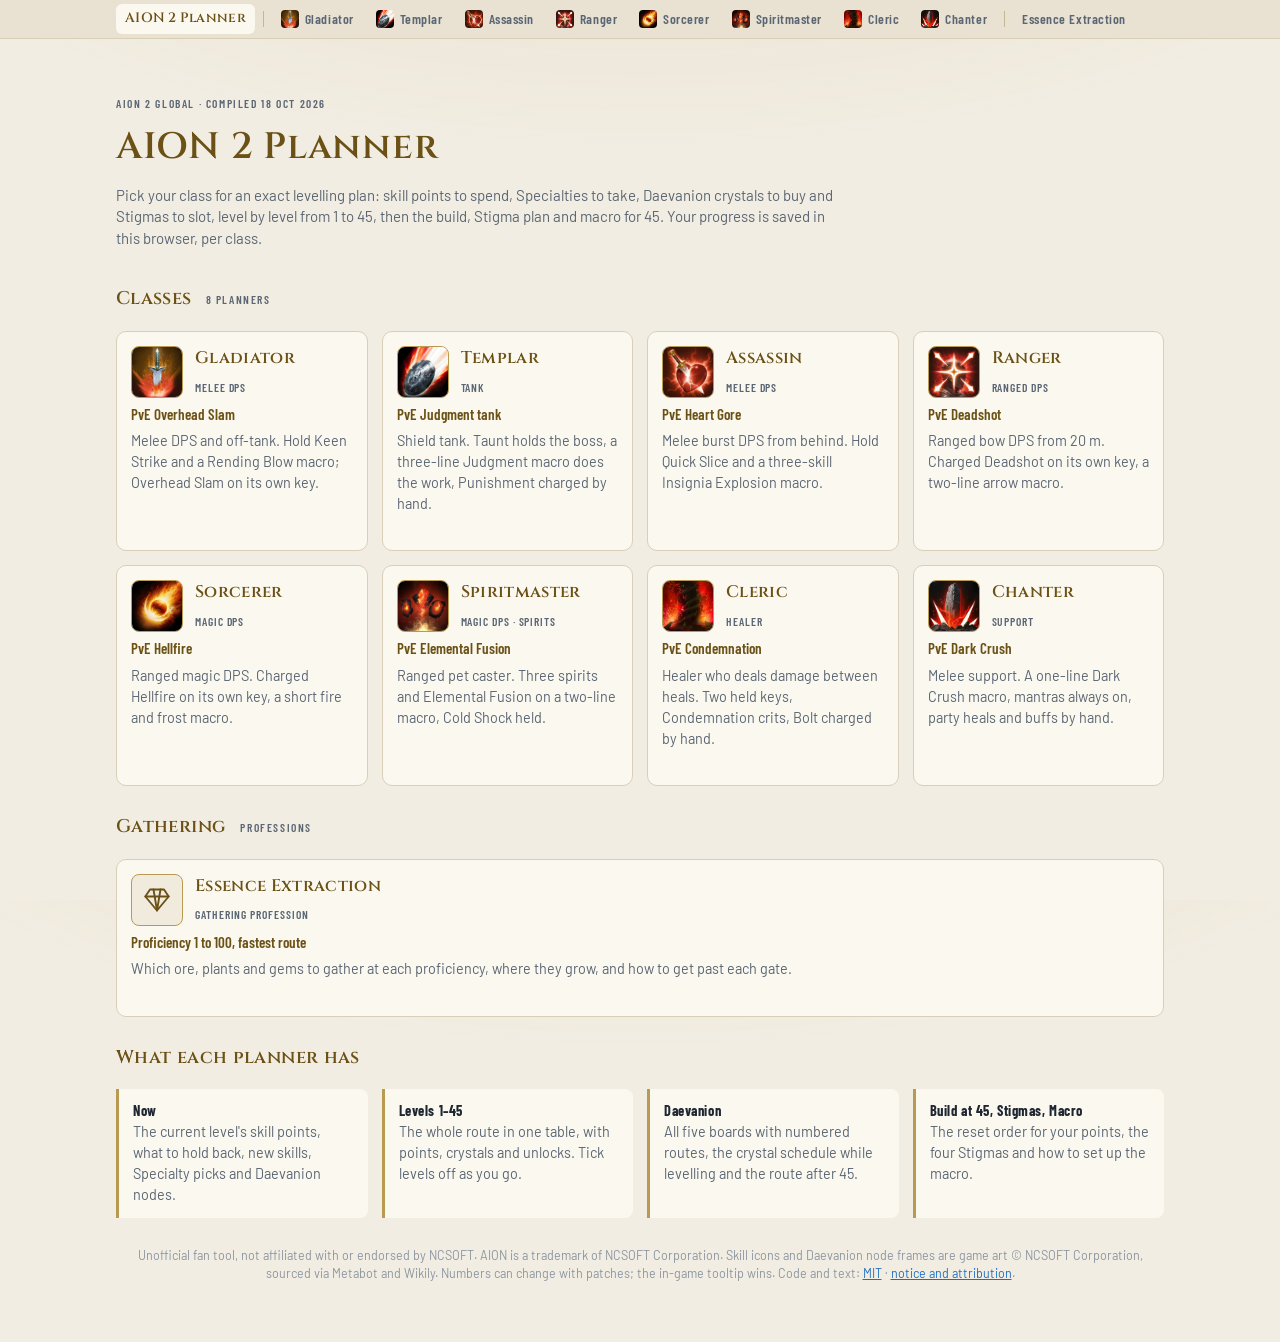
==== index.html @ aa89713c "Add planners for the other seven classes, an Essence Extraction guide and a menu - Gladiator, Templa" ====
<!doctype html>
<html lang="en">
<head>
<meta charset="utf-8">
<meta name="viewport" content="width=device-width,initial-scale=1">
<title>AION 2 Planner</title>
<meta name="description" content="Levelling planners for every AION 2 Global class, level by level from 1 to 45, and an Essence Extraction levelling guide.">
<link rel="icon" href="sorcerer-planner/icons/15060000.webp">
<link rel="stylesheet" href="https://fonts.googleapis.com/css2?family=Cinzel:wght@500;600;700&family=Barlow:wght@400;500;600;700&family=Barlow+Condensed:wght@500;600;700&display=swap">
<link rel="stylesheet" href="shared/planner.css">
<style>
.hero{padding-block:34px 8px;display:grid;gap:10px}
.hero h1{font-size:clamp(1.6rem,4vw,2.3rem);color:var(--gold2)}
.hero p{color:var(--muted);max-width:720px}
.sect{display:flex;flex-wrap:wrap;align-items:baseline;gap:6px 14px;margin-top:10px}
.classes{display:grid;grid-template-columns:repeat(auto-fill,minmax(240px,1fr));gap:14px}
.cc{display:grid;grid-template-columns:52px 1fr;gap:6px 12px;align-content:start;padding:14px;border:1px solid var(--line);border-radius:10px;background:var(--panel);color:var(--fg);text-decoration:none;transition:border-color .15s,transform .15s}
.cc:hover{border-color:var(--gold);transform:translateY(-2px)}
.cc img{width:52px;height:52px;border-radius:8px;border:1px solid var(--gold-dim);grid-row:span 2}
.cc h2{font-size:1.05rem}
.cc .role{font-family:var(--font-cond);font-weight:600;letter-spacing:.08em;text-transform:uppercase;font-size:.72rem;color:var(--muted)}
.cc .build{grid-column:1/-1;font-family:var(--font-cond);font-weight:600;color:var(--gold2)}
.cc p{grid-column:1/-1;color:var(--muted);font-size:.9rem}
.cc .prog{grid-column:1/-1;font-size:.8rem;color:var(--ok);min-height:1.2em}
.cc.wide{grid-column:1/-1;grid-template-columns:52px 1fr}
.gico{width:52px;height:52px;border-radius:8px;border:1px solid var(--gold-dim);grid-row:span 2;display:grid;place-items:center;background:var(--panel2);color:var(--gold2)}
.what{display:grid;grid-template-columns:repeat(auto-fit,minmax(220px,1fr));gap:14px}
.what div{padding:12px 14px;border-left:3px solid var(--gold-dim);background:var(--panel);border-radius:0 8px 8px 0;font-size:.9rem;color:var(--muted)}
.what b{display:block;color:var(--fg);font-family:var(--font-cond);letter-spacing:.04em}
</style>
</head>
<body>
<nav class="site" id="site" aria-label="Planners"></nav>
<main><div class="wrap">
  <section class="hero">
    <span class="eyebrow">AION 2 Global · compiled 18 Oct 2026</span>
    <h1>AION 2 Planner</h1>
    <p>Pick your class for an exact levelling plan: skill points to spend, Specialties to take, Daevanion crystals to buy and Stigmas to slot, level by level from 1 to 45, then the build, Stigma plan and macro for 45. Your progress is saved in this browser, per class.</p>
  </section>
  <div class="sect"><h2>Classes</h2><span class="eyebrow">8 planners</span></div>
  <div class="classes">
    <a class="cc" href="gladiator-planner/index.html"><img src="gladiator-planner/icons/11170000.webp" alt="">
      <h2>Gladiator</h2><span class="role">Melee DPS</span>
      <span class="build">PvE Overhead Slam</span><p>Melee DPS and off-tank. Hold Keen Strike and a Rending Blow macro; Overhead Slam on its own key.</p><span class="prog" data-store="gladiator-planner"></span></a>
    <a class="cc" href="templar-planner/index.html"><img src="templar-planner/icons/12240000.webp" alt="">
      <h2>Templar</h2><span class="role">Tank</span>
      <span class="build">PvE Judgment tank</span><p>Shield tank. Taunt holds the boss, a three-line Judgment macro does the work, Punishment charged by hand.</p><span class="prog" data-store="templar-planner"></span></a>
    <a class="cc" href="assassin-planner/index.html"><img src="assassin-planner/icons/13350000.webp" alt="">
      <h2>Assassin</h2><span class="role">Melee DPS</span>
      <span class="build">PvE Heart Gore</span><p>Melee burst DPS from behind. Hold Quick Slice and a three-skill Insignia Explosion macro.</p><span class="prog" data-store="assassin-planner"></span></a>
    <a class="cc" href="ranger-planner/index.html"><img src="ranger-planner/icons/14010000.webp" alt="">
      <h2>Ranger</h2><span class="role">Ranged DPS</span>
      <span class="build">PvE Deadshot</span><p>Ranged bow DPS from 20 m. Charged Deadshot on its own key, a two-line arrow macro.</p><span class="prog" data-store="ranger-planner"></span></a>
    <a class="cc" href="sorcerer-planner/index.html"><img src="sorcerer-planner/icons/15060000.webp" alt="">
      <h2>Sorcerer</h2><span class="role">Magic DPS</span>
      <span class="build">PvE Hellfire</span><p>Ranged magic DPS. Charged Hellfire on its own key, a short fire and frost macro.</p><span class="prog" data-store="sorc-planner"></span></a>
    <a class="cc" href="spiritmaster-planner/index.html"><img src="spiritmaster-planner/icons/16100000.webp" alt="">
      <h2>Spiritmaster</h2><span class="role">Magic DPS · spirits</span>
      <span class="build">PvE Elemental Fusion</span><p>Ranged pet caster. Three spirits and Elemental Fusion on a two-line macro, Cold Shock held.</p><span class="prog" data-store="spiritmaster-planner"></span></a>
    <a class="cc" href="cleric-planner/index.html"><img src="cleric-planner/icons/17350000.webp" alt="">
      <h2>Cleric</h2><span class="role">Healer</span>
      <span class="build">PvE Condemnation</span><p>Healer who deals damage between heals. Two held keys, Condemnation crits, Bolt charged by hand.</p><span class="prog" data-store="cleric-planner"></span></a>
    <a class="cc" href="chanter-planner/index.html"><img src="chanter-planner/icons/18100000.webp" alt="">
      <h2>Chanter</h2><span class="role">Support</span>
      <span class="build">PvE Dark Crush</span><p>Melee support. A one-line Dark Crush macro, mantras always on, party heals and buffs by hand.</p><span class="prog" data-store="chanter-planner"></span></a>
  </div>
  <div class="sect"><h2>Gathering</h2><span class="eyebrow">professions</span></div>
  <div class="classes">
    <a class="cc wide" href="essence-extraction/index.html"><span class="gico" aria-hidden="true"><svg width="28" height="28" viewBox="0 0 24 24" fill="none" stroke="currentColor" stroke-width="1.6" stroke-linecap="round" stroke-linejoin="round"><path d="M6 3h12l4 6-10 12L2 9z"/><path d="M2 9h20M9 3l3 18 3-18"/></svg></span>
      <h2>Essence Extraction</h2><span class="role">Gathering profession</span>
      <span class="build">Proficiency 1 to 100, fastest route</span><p>Which ore, plants and gems to gather at each proficiency, where they grow, and how to get past each gate.</p><span class="prog" data-store="essence-planner" data-kind="prof"></span></a>
  </div>
  <div class="sect"><h2>What each planner has</h2></div>
  <div class="what">
    <div><b>Now</b>The current level's skill points, what to hold back, new skills, Specialty picks and Daevanion nodes.</div>
    <div><b>Levels 1–45</b>The whole route in one table, with points, crystals and unlocks. Tick levels off as you go.</div>
    <div><b>Daevanion</b>All five boards with numbered routes, the crystal schedule while levelling and the route after 45.</div>
    <div><b>Build at 45, Stigmas, Macro</b>The reset order for your points, the four Stigmas and how to set up the macro.</div>
  </div>
  <p class="foot">Unofficial fan tool, not affiliated with or endorsed by NCSOFT. AION is a trademark of NCSOFT Corporation. Skill icons and Daevanion node frames are game art &copy; NCSOFT Corporation, sourced via Metabot and Wikily. Numbers can change with patches; the in-game tooltip wins. Code and text: <a href="LICENSE">MIT</a> · <a href="NOTICE.md">notice and attribution</a>.</p>
</div></main>
<script src="shared/site.js"></script>
<script>
siteMenu('home', '');
document.querySelectorAll('[data-store]').forEach(el => {
  try {
    const s = JSON.parse(localStorage.getItem(el.dataset.store) || 'null');
    if (s && s.level) el.textContent = el.dataset.kind === 'prof' ? `You are at proficiency ${s.level} of 100` : `You are at level ${s.level} · ${Object.keys(s.done || {}).length} of 45 levels done`;
  } catch (e) {}
});
</script>
</body>
</html>
---- shared/planner.css ----
/* Shared by every class planner and the gathering guide. Layout: a site menu, a sticky level bar, a tab strip, one column of panels (max 1080px); Daevanion boards are square CSS grids with the game's node frames. Dark-first, like the game UI. */
:root{
  --bg:#0b1016; --bg2:#111923; --panel:#172230; --panel2:#1d2a3a; --line:#2a3a4d; --line2:#3b4f66;
  --fg:#e9e3d3; --muted:#9ba7b5; --faint:#6c7886;
  --gold:#d6b45e; --gold2:#f1d98f; --gold-dim:#8f7a3d;
  --fire:#ff8249; --water:#62b6ff; --ok:#79d49a; --warn:#f0b65a;
  --p0:#e3c36a; --p1:#6fb3ff; --p2:#c69cff; --p3:#ff8fa6;
  --font-display:'Cinzel',Georgia,'Times New Roman',serif;
  --font-body:'Barlow','Segoe UI',system-ui,sans-serif;
  --font-cond:'Barlow Condensed','Barlow','Segoe UI',system-ui,sans-serif;
  --shadow:0 10px 30px rgba(0,0,0,.35);
  color-scheme:dark;
}
@media (prefers-color-scheme: light){
  :root:not([data-theme="dark"]){
    --bg:#f2ede2; --bg2:#e9e2d3; --panel:#fbf8f0; --panel2:#f1ebdd; --line:#d9cfb9; --line2:#c4b795;
    --fg:#1e2631; --muted:#5a6673; --faint:#8b95a1;
    --gold:#8a6a1f; --gold2:#6b5115; --gold-dim:#b89a52;
    --fire:#d2551c; --water:#1f6fc2; --ok:#2e8a52; --warn:#b4731c;
    --p0:#b8902a; --p1:#2b7fd4; --p2:#8a5fd0; --p3:#d44b6b;
    --shadow:0 10px 30px rgba(60,40,10,.12);
    color-scheme:light;
  }
}
:root[data-theme="light"]{
  --bg:#f2ede2; --bg2:#e9e2d3; --panel:#fbf8f0; --panel2:#f1ebdd; --line:#d9cfb9; --line2:#c4b795;
  --fg:#1e2631; --muted:#5a6673; --faint:#8b95a1;
  --gold:#8a6a1f; --gold2:#6b5115; --gold-dim:#b89a52;
  --fire:#d2551c; --water:#1f6fc2; --ok:#2e8a52; --warn:#b4731c;
  --p0:#b8902a; --p1:#2b7fd4; --p2:#8a5fd0; --p3:#d44b6b;
  --shadow:0 10px 30px rgba(60,40,10,.12);
  color-scheme:light;
}
*{box-sizing:border-box}
html,body{height:100%}
body{margin:0;background:var(--bg);color:var(--fg);font:15px/1.45 var(--font-body);-webkit-font-smoothing:antialiased}
body{background-image:radial-gradient(1200px 500px at 50% -200px, color-mix(in srgb, var(--gold) 12%, transparent), transparent 70%)}
button,input{font:inherit;color:inherit}
button{cursor:pointer}
button:focus-visible,input:focus-visible,[tabindex]:focus-visible{outline:2px solid var(--gold);outline-offset:2px}
img{max-width:100%}
h1,h2,h3{font-family:var(--font-display);font-weight:600;letter-spacing:.02em;text-wrap:balance;margin:0}
h2{font-size:1.15rem;color:var(--gold2)}
h3{font-size:.95rem;color:var(--fg)}
p{margin:0}
a{color:var(--water)}
.wrap{max-width:1080px;margin:0 auto;padding-inline:16px}
.eyebrow{font-family:var(--font-cond);font-weight:600;letter-spacing:.14em;text-transform:uppercase;font-size:.72rem;color:var(--muted)}
.num{font-variant-numeric:tabular-nums}

/* ---------- top bar ---------- */
.top{position:sticky;top:env(safe-area-inset-top,0px);z-index:20;background:color-mix(in srgb, var(--bg) 88%, transparent);backdrop-filter:blur(10px);border-bottom:1px solid var(--line)}
.top .wrap{display:flex;flex-wrap:wrap;align-items:center;gap:12px 24px;padding-block:10px}
.brand{display:flex;align-items:center;gap:12px;min-width:0;flex:1 1 280px}
.brand img{width:44px;height:44px;border-radius:8px;border:1px solid var(--gold-dim);box-shadow:0 0 0 2px var(--bg)}
.brand h1{font-size:1.15rem;color:var(--gold2);line-height:1.15}
.brand .sub{font-size:.78rem;color:var(--muted)}
.lvl{display:flex;align-items:center;gap:10px;flex:1 1 300px;max-width:520px}
.lvl .btn{width:38px;height:38px;border-radius:50%;border:1px solid var(--gold-dim);background:var(--panel);color:var(--gold2);font-size:1.3rem;line-height:1;display:grid;place-items:center}
.lvl .btn:hover{background:var(--panel2)}
.lvl .read{display:flex;flex-direction:column;align-items:center;min-width:64px}
.lvl .read .eyebrow{font-size:.62rem}
.lvl output{font-family:var(--font-display);font-size:1.6rem;font-weight:700;color:var(--gold2);line-height:1}
.lvl input[type=range]{flex:1;accent-color:var(--gold);min-width:90px}
.save{font-size:.72rem;color:var(--muted);white-space:nowrap}
.save.ok{color:var(--ok)}
.save.local{color:var(--warn)}

/* ---------- tabs ---------- */
.tabs{position:sticky;top:calc(env(safe-area-inset-top,0px) + 65px);z-index:19;background:var(--bg);border-bottom:1px solid var(--line)}
.tabs .wrap{display:flex;gap:2px;overflow-x:auto;scrollbar-width:none;padding-block:0}
.tabs .wrap::-webkit-scrollbar{display:none}
.tab{border:0;background:transparent;padding:11px 14px;font-family:var(--font-cond);font-weight:600;font-size:.95rem;letter-spacing:.05em;text-transform:uppercase;color:var(--muted);border-bottom:2px solid transparent;white-space:nowrap}
.tab:hover{color:var(--fg)}
.tab[aria-selected="true"]{color:var(--gold2);border-bottom-color:var(--gold)}
@media (max-width:640px){ .tabs{top:auto;position:static} }

main .wrap{padding-block:22px 60px;display:grid;gap:18px}
.panel{display:none}
.panel.on{display:grid;gap:18px}

/* ---------- cards ---------- */
.card{background:var(--panel);border:1px solid var(--line);border-radius:10px;padding:16px 18px;display:grid;gap:12px;min-width:0}
.card.gold{border-color:var(--gold-dim)}
.card header{display:flex;flex-wrap:wrap;align-items:baseline;gap:6px 14px}
.card header .eyebrow{margin-left:auto}
.grid2{display:grid;grid-template-columns:repeat(auto-fit,minmax(300px,1fr));gap:18px}
.chips{display:flex;flex-wrap:wrap;gap:8px}
.chip{display:inline-flex;align-items:center;gap:6px;padding:4px 10px;border-radius:999px;border:1px solid var(--line2);background:var(--panel2);font-family:var(--font-cond);font-weight:600;font-size:.85rem;letter-spacing:.03em}
.chip b{color:var(--gold2)}
.note{color:var(--muted);font-size:.9rem}
.keep{color:var(--warn);font-size:.9rem}
.keep::before{content:"Keep: ";font-family:var(--font-cond);font-weight:700;letter-spacing:.06em;text-transform:uppercase;font-size:.72rem}
.muted{color:var(--muted)}
.empty{color:var(--faint);font-style:italic}

/* skill icon */
.ico{width:34px;height:34px;border-radius:6px;border:1px solid var(--line2);object-fit:cover;flex:none;background:#000}
.ico.sm{width:24px;height:24px;border-radius:5px}
.ico.lg{width:48px;height:48px;border-radius:8px}
.sk{display:inline-flex;align-items:center;gap:8px;min-width:0}
.sk .nm{font-weight:600}
.sk.fire .nm{color:var(--fire)} .sk.water .nm{color:var(--water)}
.list{display:grid;gap:8px;margin:0;padding:0;list-style:none}
.list li{display:flex;align-items:center;gap:10px;flex-wrap:wrap;min-width:0}
.list li .arrow{font-family:var(--font-cond);font-weight:700;font-size:1.05rem;color:var(--gold2);white-space:nowrap}
.list li .cost{margin-left:auto;color:var(--muted);font-size:.85rem;white-space:nowrap}
.lvbadge{display:inline-grid;place-items:center;min-width:1.5em;height:1.5em;padding-inline:.35em;border-radius:5px;background:var(--panel2);border:1px solid var(--line2);font-family:var(--font-cond);font-weight:700;font-size:.8rem;color:var(--gold2)}
.spec{display:grid;gap:4px}
.spec .pick{color:var(--fg)}

/* icon wall: skill levels at this level */
.wall{display:grid;grid-template-columns:repeat(auto-fill,minmax(64px,1fr));gap:10px}
.wall .cell{position:relative;display:grid;justify-items:center;gap:4px;text-align:center;font-size:.68rem;line-height:1.15;color:var(--muted)}
.wall .cell .ico{width:46px;height:46px}
.wall .cell .lv{position:absolute;top:34px;right:calc(50% - 30px);background:var(--gold);color:#1a1408;font-family:var(--font-cond);font-weight:700;font-size:.72rem;line-height:1;padding:3px 5px;border-radius:4px;box-shadow:0 0 0 2px var(--panel)}
.wall .cell.max .lv{background:var(--fire);color:#fff}
.wall .cell.one .ico{opacity:.45}

/* ---------- buttons ---------- */
.act{display:flex;flex-wrap:wrap;gap:10px}
.pill{border:1px solid var(--gold-dim);background:var(--panel2);color:var(--gold2);padding:8px 14px;border-radius:999px;font-family:var(--font-cond);font-weight:600;letter-spacing:.05em;text-transform:uppercase;font-size:.85rem}
.pill:hover{background:color-mix(in srgb, var(--gold) 18%, var(--panel2))}
.pill.primary{background:var(--gold);color:#1a1408;border-color:var(--gold)}
.pill.primary:hover{background:var(--gold2)}
.pill.done{background:var(--ok);color:#0b2213;border-color:var(--ok)}
.pill.ghost{border-color:var(--line2);color:var(--muted)}

/* ---------- levels table ---------- */
.tscroll{overflow-x:auto;min-width:0}
table{border-collapse:collapse;width:100%;font-size:.9rem}
th,td{text-align:left;padding:8px 10px;border-bottom:1px solid var(--line);vertical-align:top}
th{font-family:var(--font-cond);font-weight:600;letter-spacing:.08em;text-transform:uppercase;font-size:.72rem;color:var(--muted);position:sticky;top:0;background:var(--panel)}
tr.cur td{background:color-mix(in srgb, var(--gold) 12%, transparent)}
tr.isdone td{opacity:.6}
tr.isdone td:first-child,tr.isdone td:nth-child(2){opacity:1}
tr.clickable{cursor:pointer}
tr.clickable:hover td{background:color-mix(in srgb, var(--gold) 6%, transparent)}
td .mini{display:inline-flex;align-items:center;gap:4px;margin:2px 8px 2px 0;white-space:nowrap}
td .mini .ico{width:22px;height:22px;border-radius:4px}
.chk{width:18px;height:18px;accent-color:var(--ok)}
.lvcell{font-family:var(--font-display);font-weight:700;color:var(--gold2)}

/* ---------- skills table ---------- */
.skillrow{display:grid;grid-template-columns:48px 1fr;gap:12px;padding:12px 0;border-bottom:1px solid var(--line)}
.skillrow:last-child{border-bottom:0}
.skillrow .meta{display:flex;flex-wrap:wrap;gap:6px 14px;font-size:.82rem;color:var(--muted)}
.skillrow .meta b{color:var(--fg);font-weight:600}
.skillrow .role{font-size:.9rem}
.skillrow .specs{display:grid;gap:3px;font-size:.85rem}
.skillrow .specs span{color:var(--muted)}
.skillrow .specs span b{color:var(--gold2);font-family:var(--font-cond);font-weight:600;letter-spacing:.05em}
.skillrow .head{display:flex;flex-wrap:wrap;align-items:center;gap:8px 12px}

/* ---------- boards ---------- */
.btabs{display:flex;flex-wrap:wrap;gap:8px}
.btab{border:1px solid var(--line2);background:var(--panel2);padding:7px 14px;border-radius:8px;font-family:var(--font-cond);font-weight:600;letter-spacing:.05em;text-transform:uppercase;font-size:.85rem;color:var(--muted)}
.btab[aria-selected="true"]{border-color:var(--gold);color:var(--gold2);background:color-mix(in srgb, var(--gold) 14%, var(--panel2))}
.btab small{display:block;font-weight:500;letter-spacing:0;text-transform:none;font-size:.72rem;color:var(--faint)}
.boardwrap{display:grid;grid-template-columns:minmax(0,640px) minmax(260px,1fr);gap:20px;align-items:start}
@media (max-width:860px){ .boardwrap{grid-template-columns:1fr} }
.board{display:grid;gap:3px;width:100%;max-width:640px;font-size:clamp(7px,1.6vw,13px);background:color-mix(in srgb, var(--bg2) 80%, black);padding:8px;border-radius:12px;border:1px solid var(--line);position:relative}
.nd{position:relative;aspect-ratio:1;border:0;padding:0;background:transparent;border-radius:14%;opacity:.28;filter:grayscale(.7);transition:opacity .15s,transform .15s}
.nd.g-start{opacity:1;filter:none;cursor:default}
.nd.route{opacity:.72;filter:none}
.nd.owned{opacity:1;filter:none}
.nd.now{opacity:1;filter:none;animation:pulse 1.4s ease-in-out infinite}
.nd:hover{opacity:1;filter:none;transform:scale(1.08);z-index:3}
.nd .frame{position:absolute;inset:0;background:center/100% 100% no-repeat}
.nd.g-common .frame{background-image:url(sprites/common.png)}
.nd.g-rare .frame{background-image:url(sprites/rare.png)}
.nd.g-legend .frame{background-image:url(sprites/legend.png)}
.nd.g-unique .frame{background-image:url(sprites/unique.png)}
.nd.g-start .frame{background-image:url(sprites/start.png)}
.nd img{position:absolute;left:22%;top:22%;width:56%;height:56%;border-radius:50%;object-fit:cover;box-shadow:0 0 0 1px rgba(0,0,0,.6)}
.nd .ab{position:absolute;inset:0;display:grid;place-items:center;font-family:var(--font-cond);font-weight:700;font-size:1em;letter-spacing:.02em;color:#f3dc92;text-shadow:0 1px 2px #000}
.nd.g-unique .ab{color:#ffd47a;font-size:1.05em}
.nd .n{position:absolute;right:-6%;top:-6%;min-width:1.5em;height:1.5em;padding-inline:.25em;border-radius:50%;display:grid;place-items:center;font-family:var(--font-cond);font-weight:700;font-size:1.05em;line-height:1;color:#111;background:var(--p0);box-shadow:0 0 0 1.5px #000;z-index:2}
.nd.ph1 .n{background:var(--p1)} .nd.ph2 .n{background:var(--p2)} .nd.ph3 .n{background:var(--p3)}
.nd .ring{position:absolute;inset:3%;border-radius:14%;border:2px solid transparent;pointer-events:none}
.nd.ph0 .ring{border-color:color-mix(in srgb, var(--p0) 70%, transparent)}
.nd.ph1 .ring{border-color:color-mix(in srgb, var(--p1) 70%, transparent)}
.nd.ph2 .ring{border-color:color-mix(in srgb, var(--p2) 70%, transparent)}
.nd.ph3 .ring{border-color:color-mix(in srgb, var(--p3) 70%, transparent)}
.nd.owned .ring{border-width:2.5px;border-style:solid;border-color:var(--ok)}
.nd.owned::after{content:"";position:absolute;right:-5%;bottom:-5%;width:28%;height:28%;border-radius:50%;background:var(--ok);box-shadow:0 0 0 1.5px #000;z-index:2}
@keyframes pulse{0%,100%{box-shadow:0 0 0 0 color-mix(in srgb, var(--gold) 70%, transparent)}50%{box-shadow:0 0 0 5px transparent}}
@media (prefers-reduced-motion: reduce){ .nd.now{animation:none;box-shadow:0 0 0 3px var(--gold)} .nd{transition:none} }
.legend{display:flex;flex-wrap:wrap;gap:8px 16px;font-size:.8rem;color:var(--muted);align-items:center}
.legend i{display:inline-block;width:12px;height:12px;border-radius:50%;margin-right:5px;vertical-align:-1px}
.steps{display:grid;gap:6px;margin:0;padding:0;list-style:none;font-size:.9rem}
.steps li{display:grid;grid-template-columns:auto 1fr auto;gap:10px;align-items:center;padding:6px 8px;border-radius:8px;border:1px solid var(--line);background:var(--panel2)}
.steps li.owned{border-color:color-mix(in srgb, var(--ok) 50%, var(--line))}
.steps li .n{width:1.7em;height:1.7em;border-radius:50%;display:grid;place-items:center;font-family:var(--font-cond);font-weight:700;color:#111;background:var(--p0);font-size:.8rem}
.steps li.ph1 .n{background:var(--p1)} .steps li.ph2 .n{background:var(--p2)} .steps li.ph3 .n{background:var(--p3)}
.steps li .n.none{background:var(--line2);color:var(--fg)}
.steps li small{color:var(--muted);display:block}
.steps li .cost{color:var(--muted);font-family:var(--font-cond);font-weight:600;white-space:nowrap}
.steps li .lv{font-family:var(--font-cond);font-weight:700;color:var(--gold2)}
.tip{position:fixed;z-index:50;pointer-events:none;background:var(--panel);border:1px solid var(--gold-dim);color:var(--fg);padding:6px 10px;border-radius:8px;font-size:.82rem;box-shadow:var(--shadow);max-width:260px}
.tip[hidden]{display:none}
.phase-h{display:flex;flex-wrap:wrap;align-items:baseline;gap:8px 14px}
.phase-h .dot{width:12px;height:12px;border-radius:50%;display:inline-block}

/* ---------- build / stigma ---------- */
.order{display:grid;gap:8px;margin:0;padding:0;list-style:none;counter-reset:o}
.order li{display:grid;grid-template-columns:2.2em 1fr auto;gap:10px;align-items:center;padding:8px 10px;border:1px solid var(--line);border-radius:8px;background:var(--panel2)}
.order li .o{font-family:var(--font-display);font-weight:700;color:var(--gold2);font-size:1.05rem;text-align:center}
.order li .skills{display:flex;flex-wrap:wrap;gap:6px 12px}
.order li .to{font-family:var(--font-cond);font-weight:600;color:var(--muted);white-space:nowrap;text-align:right}
.order li .to b{color:var(--gold2);display:block;font-size:1.05rem}
.stig{display:grid;grid-template-columns:48px 1fr;gap:12px;align-items:start}
.macro{display:grid;gap:10px}
.macro .row{display:grid;grid-template-columns:150px 1fr;gap:10px;align-items:start;font-size:.92rem}
.macro .row .k{font-family:var(--font-cond);font-weight:600;letter-spacing:.05em;text-transform:uppercase;color:var(--gold2);font-size:.8rem;padding-top:3px}
.macro .row .v{display:flex;flex-wrap:wrap;gap:6px 10px;align-items:center}
@media (max-width:520px){ .macro .row{grid-template-columns:1fr} }
.src{display:grid;gap:8px;margin:0;padding-left:1.2em;font-size:.92rem}
textarea{width:100%;min-height:90px;background:var(--panel2);color:var(--fg);border:1px solid var(--line2);border-radius:8px;padding:10px;font:inherit;resize:vertical}

/* macro */
.keys{display:grid;grid-template-columns:repeat(auto-fit,minmax(230px,1fr));gap:12px}
.keytile{display:grid;gap:8px;align-content:start;padding:12px;border:1px solid var(--line2);border-radius:10px;background:var(--panel2)}
.keytile .kcap{justify-self:start;font-family:var(--font-cond);font-weight:700;letter-spacing:.08em;text-transform:uppercase;font-size:.72rem;padding:3px 9px;border-radius:5px;background:var(--bg);border:1px solid var(--line2);border-bottom-width:3px;color:var(--gold2)}
.keytile.macrokey{border-color:var(--gold);background:color-mix(in srgb, var(--gold) 10%, var(--panel2))}
.keytile .kbody{font-weight:600}
.keytile small{color:var(--muted);font-size:.85rem;line-height:1.35}
.mstacks{display:flex;flex-wrap:wrap;gap:16px;align-items:flex-start}
.mstack{display:grid;gap:8px;flex:1 1 280px;min-width:0;padding:12px;border:1px solid var(--gold-dim);border-radius:10px;background:var(--panel2)}
.mstack.small{flex:0 1 280px}
.mtag{font-family:var(--font-cond);font-weight:700;letter-spacing:.08em;text-transform:uppercase;font-size:.78rem;color:var(--gold2)}
.mcells{display:grid;gap:6px;margin:0;padding:0;list-style:none}
.mcell{display:grid;grid-template-columns:auto auto 1fr;gap:10px;align-items:center;padding:6px 8px;border-radius:8px;border:1px solid var(--line);background:var(--panel)}
.mcell .mn{width:1.8em;height:1.8em;border-radius:50%;display:grid;place-items:center;font-family:var(--font-cond);font-weight:700;font-size:.85rem;background:var(--line2);color:var(--fg)}
.mcell.first{border-color:var(--gold)}
.mcell.first .mn{background:var(--gold);color:#1a1408}
.mcell small{grid-column:3;color:var(--muted);font-size:.8rem;margin-top:-4px}
.seq{display:flex;flex-wrap:wrap;gap:6px 8px;align-items:center;font-family:var(--font-cond);font-weight:600}
.seq .s{display:inline-flex;align-items:center;gap:6px;padding:3px 10px 3px 4px;border-radius:999px;background:var(--panel2);border:1px solid var(--line2)}
.seq .s b{width:1.6em;height:1.6em;border-radius:50%;display:grid;place-items:center;background:var(--gold);color:#1a1408;font-size:.8rem}
.seq .a{color:var(--gold-dim)}
.when{display:grid;gap:8px;margin:0;padding:0;list-style:none}
.when li{display:grid;grid-template-columns:minmax(150px,230px) 1fr;gap:6px 14px;align-items:center;padding:8px 10px;border:1px solid var(--line);border-radius:8px;background:var(--panel2)}
.when li .who{display:flex;flex-wrap:wrap;gap:6px 10px}
.when li .why{color:var(--muted);font-size:.9rem}
@media (max-width:560px){ .when li{grid-template-columns:1fr} }
.fix{display:grid;gap:8px;margin:0;padding:0;list-style:none}
.fix li{padding:8px 10px;border-left:3px solid var(--warn);background:var(--panel2);border-radius:0 8px 8px 0;font-size:.9rem}
.fix li b{color:var(--warn)}
.foot{color:var(--faint);font-size:.78rem;text-align:center;padding-top:10px}

/* ---------- site menu ---------- */
.site{background:var(--bg2);border-bottom:1px solid var(--line);font-family:var(--font-cond);font-weight:600;letter-spacing:.04em;font-size:.85rem}
.site .wrap{display:flex;align-items:center;gap:4px;overflow-x:auto;scrollbar-width:none;padding-block:4px}
.site .wrap::-webkit-scrollbar{display:none}
.site a{color:var(--muted);text-decoration:none;padding:5px 9px;border-radius:6px;white-space:nowrap;display:inline-flex;align-items:center;gap:6px}
.site a:hover{color:var(--fg);background:var(--panel)}
.site a[aria-current="page"]{color:var(--gold2);background:var(--panel)}
.site a.home{color:var(--gold2);font-family:var(--font-display);letter-spacing:.02em}
.site a img{width:18px;height:18px;border-radius:4px}
.site .sep{width:1px;height:16px;background:var(--line2);margin-inline:4px;flex:none}
.ico.ph{display:inline-grid;place-items:center;font-family:var(--font-cond);font-weight:700;font-size:.7rem;color:var(--gold2);background:var(--panel2)}
.nd .ph{position:absolute;left:22%;top:22%;width:56%;height:56%;border-radius:50%;display:grid;place-items:center;background:#000;color:var(--gold2);font-family:var(--font-cond);font-weight:700;font-size:.8em}
@media (max-width:520px){ .lvl{flex-wrap:wrap;min-width:0} .lvl .save{flex-basis:100%;text-align:right;margin-top:-6px} }
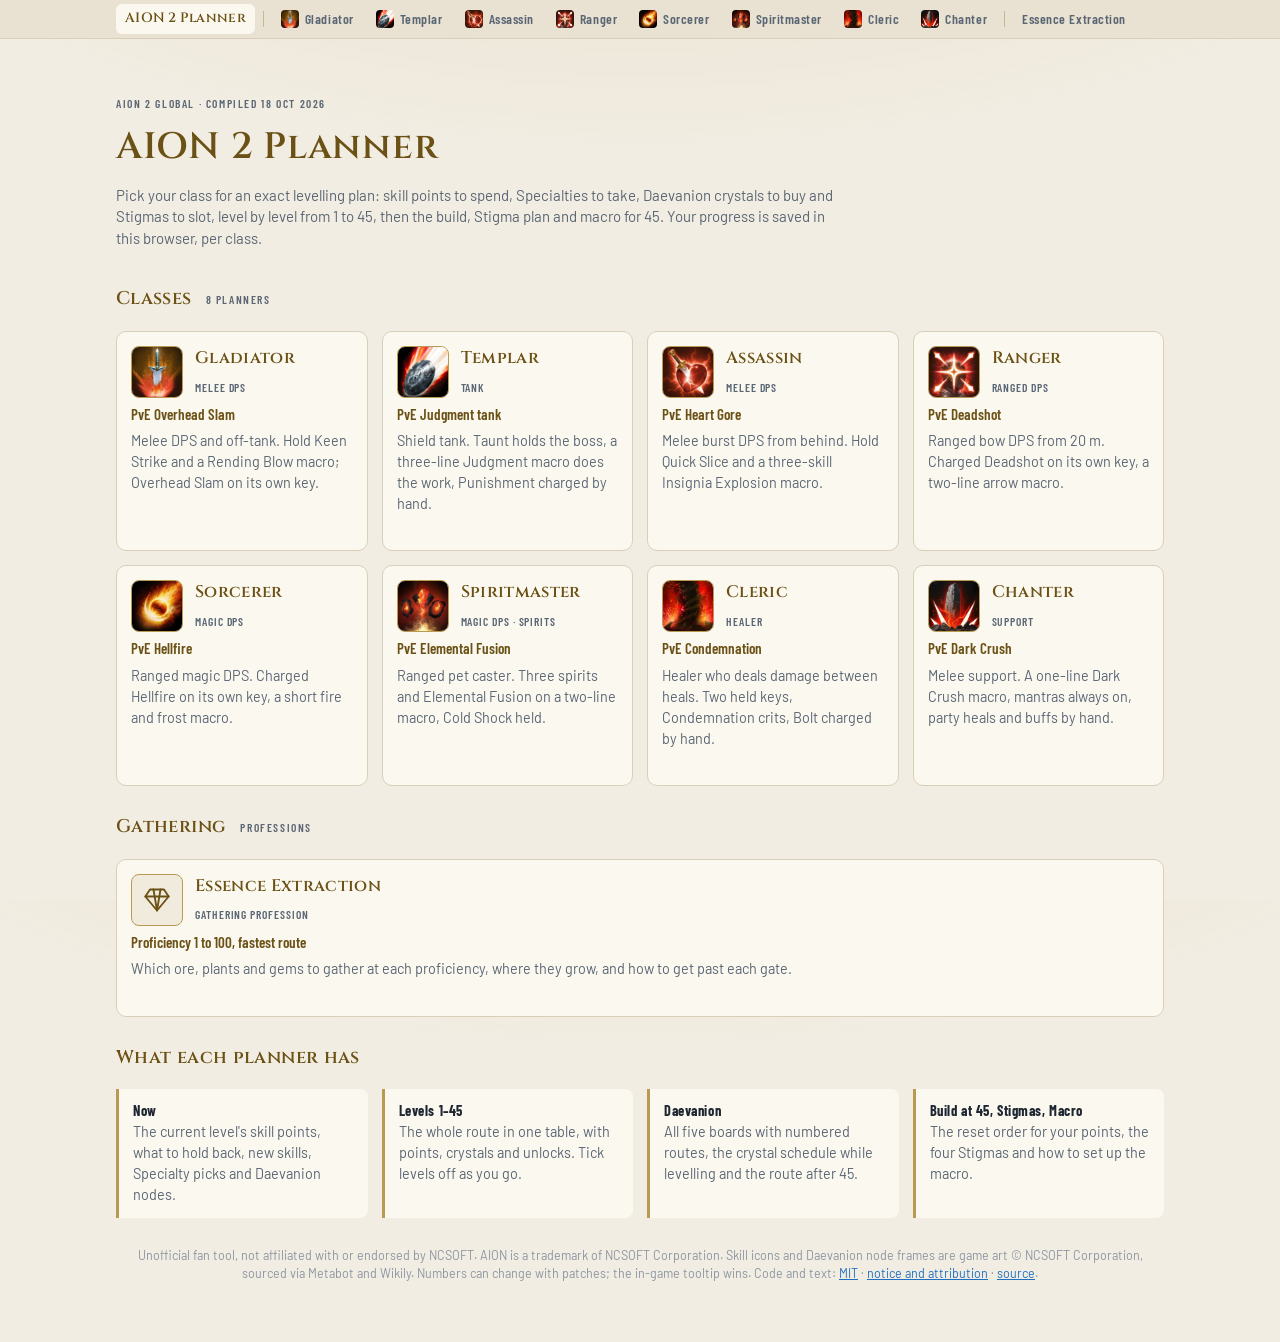
==== commit 54469843: "Publish the site to GitHub Pages from the gh-pages branch tools/build_site.sh copies the menu, share" ====
--- a/index.html
+++ b/index.html
@@ -77,7 +77,7 @@
     <div><b>Daevanion</b>All five boards with numbered routes, the crystal schedule while levelling and the route after 45.</div>
     <div><b>Build at 45, Stigmas, Macro</b>The reset order for your points, the four Stigmas and how to set up the macro.</div>
   </div>
-  <p class="foot">Unofficial fan tool, not affiliated with or endorsed by NCSOFT. AION is a trademark of NCSOFT Corporation. Skill icons and Daevanion node frames are game art &copy; NCSOFT Corporation, sourced via Metabot and Wikily. Numbers can change with patches; the in-game tooltip wins. Code and text: <a href="LICENSE">MIT</a> · <a href="NOTICE.md">notice and attribution</a>.</p>
+  <p class="foot">Unofficial fan tool, not affiliated with or endorsed by NCSOFT. AION is a trademark of NCSOFT Corporation. Skill icons and Daevanion node frames are game art &copy; NCSOFT Corporation, sourced via Metabot and Wikily. Numbers can change with patches; the in-game tooltip wins. Code and text: <a href="https://github.com/austinsc/aion2-planner/blob/main/LICENSE">MIT</a> · <a href="https://github.com/austinsc/aion2-planner/blob/main/NOTICE.md">notice and attribution</a> · <a href="https://github.com/austinsc/aion2-planner">source</a>.</p>
 </div></main>
 <script src="shared/site.js"></script>
 <script>
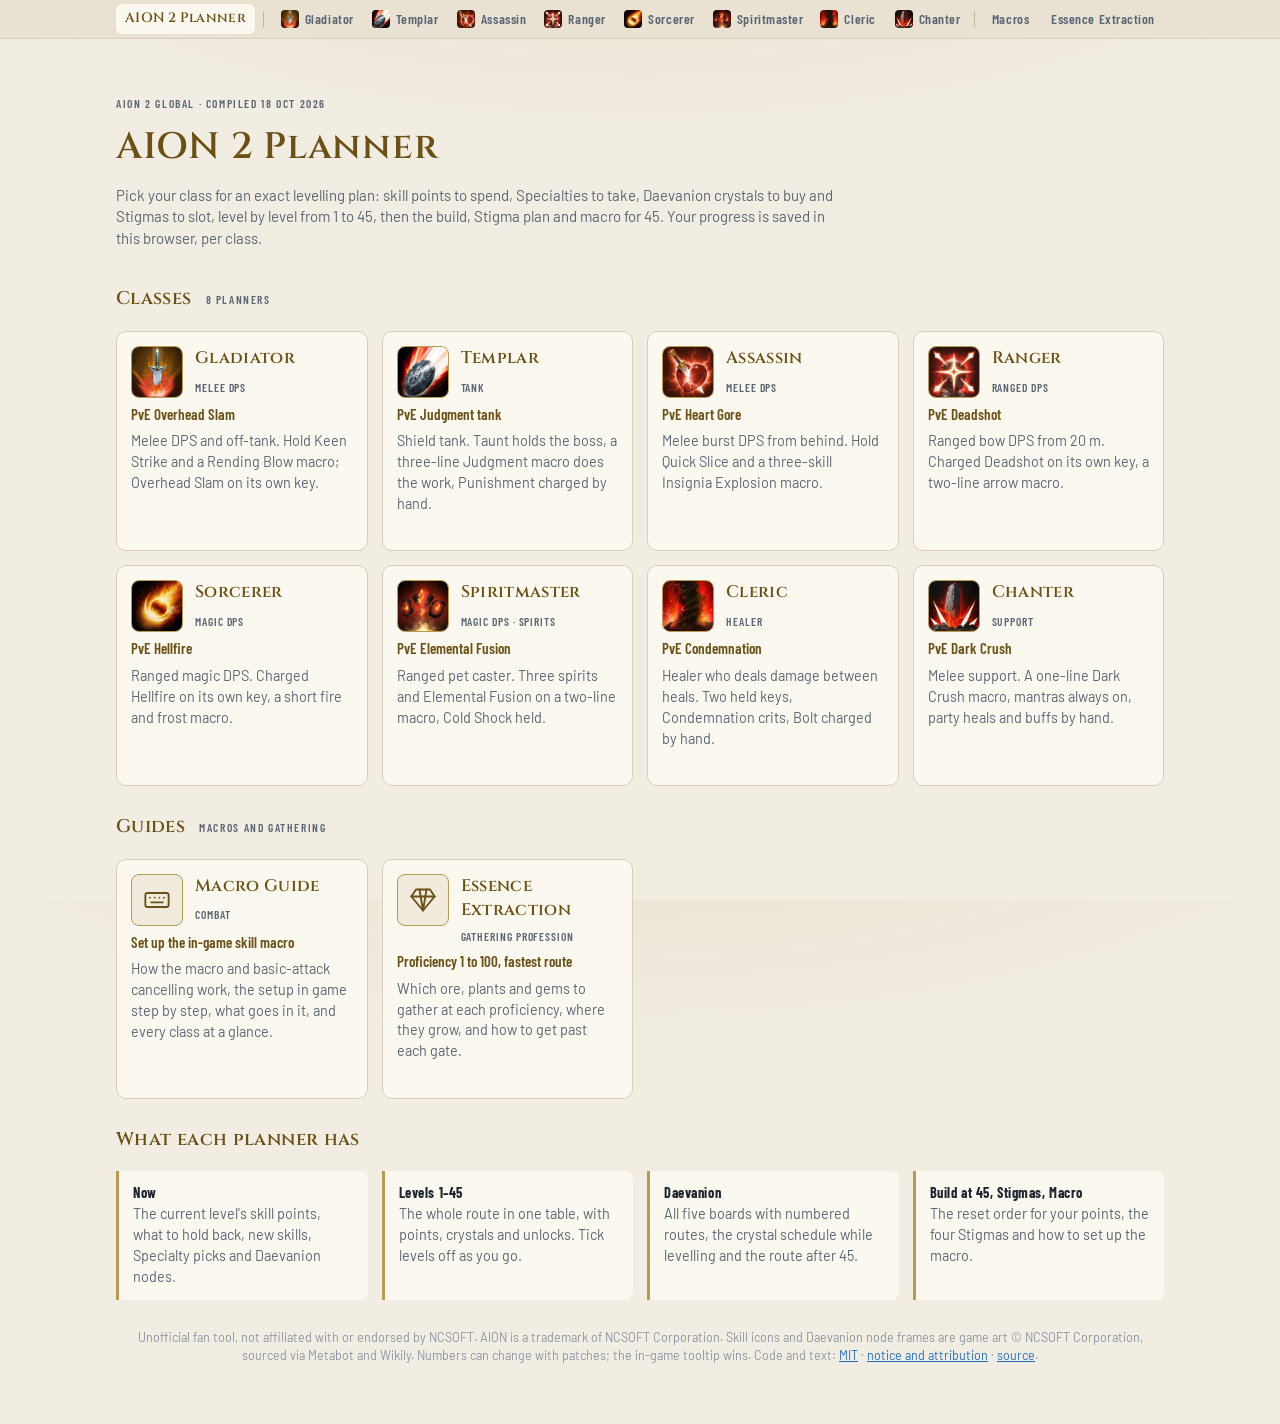
==== commit 26d65b95: "Add a Macro Guide page macros/ explains how the in-game skill macro works (hotkey stacks, the retry " ====
--- a/index.html
+++ b/index.html
@@ -4,7 +4,7 @@
 <meta charset="utf-8">
 <meta name="viewport" content="width=device-width,initial-scale=1">
 <title>AION 2 Planner</title>
-<meta name="description" content="Levelling planners for every AION 2 Global class, level by level from 1 to 45, and an Essence Extraction levelling guide.">
+<meta name="description" content="Levelling planners for every AION 2 Global class, level by level from 1 to 45, a skill macro guide and an Essence Extraction levelling guide.">
 <link rel="icon" href="sorcerer-planner/icons/15060000.webp">
 <link rel="stylesheet" href="https://fonts.googleapis.com/css2?family=Cinzel:wght@500;600;700&family=Barlow:wght@400;500;600;700&family=Barlow+Condensed:wght@500;600;700&display=swap">
 <link rel="stylesheet" href="shared/planner.css">
@@ -64,9 +64,12 @@
       <h2>Chanter</h2><span class="role">Support</span>
       <span class="build">PvE Dark Crush</span><p>Melee support. A one-line Dark Crush macro, mantras always on, party heals and buffs by hand.</p><span class="prog" data-store="chanter-planner"></span></a>
   </div>
-  <div class="sect"><h2>Gathering</h2><span class="eyebrow">professions</span></div>
+  <div class="sect"><h2>Guides</h2><span class="eyebrow">macros and gathering</span></div>
   <div class="classes">
-    <a class="cc wide" href="essence-extraction/index.html"><span class="gico" aria-hidden="true"><svg width="28" height="28" viewBox="0 0 24 24" fill="none" stroke="currentColor" stroke-width="1.6" stroke-linecap="round" stroke-linejoin="round"><path d="M6 3h12l4 6-10 12L2 9z"/><path d="M2 9h20M9 3l3 18 3-18"/></svg></span>
+    <a class="cc" href="macros/index.html"><span class="gico" aria-hidden="true"><svg width="28" height="28" viewBox="0 0 24 24" fill="none" stroke="currentColor" stroke-width="1.6" stroke-linecap="round" stroke-linejoin="round"><rect x="2" y="6" width="20" height="12" rx="2"/><path d="M6 10h.01M10 10h.01M14 10h.01M18 10h.01M7 14h10"/></svg></span>
+      <h2>Macro Guide</h2><span class="role">Combat</span>
+      <span class="build">Set up the in-game skill macro</span><p>How the macro and basic-attack cancelling work, the setup in game step by step, what goes in it, and every class at a glance.</p></a>
+    <a class="cc" href="essence-extraction/index.html"><span class="gico" aria-hidden="true"><svg width="28" height="28" viewBox="0 0 24 24" fill="none" stroke="currentColor" stroke-width="1.6" stroke-linecap="round" stroke-linejoin="round"><path d="M6 3h12l4 6-10 12L2 9z"/><path d="M2 9h20M9 3l3 18 3-18"/></svg></span>
       <h2>Essence Extraction</h2><span class="role">Gathering profession</span>
       <span class="build">Proficiency 1 to 100, fastest route</span><p>Which ore, plants and gems to gather at each proficiency, where they grow, and how to get past each gate.</p><span class="prog" data-store="essence-planner" data-kind="prof"></span></a>
   </div>
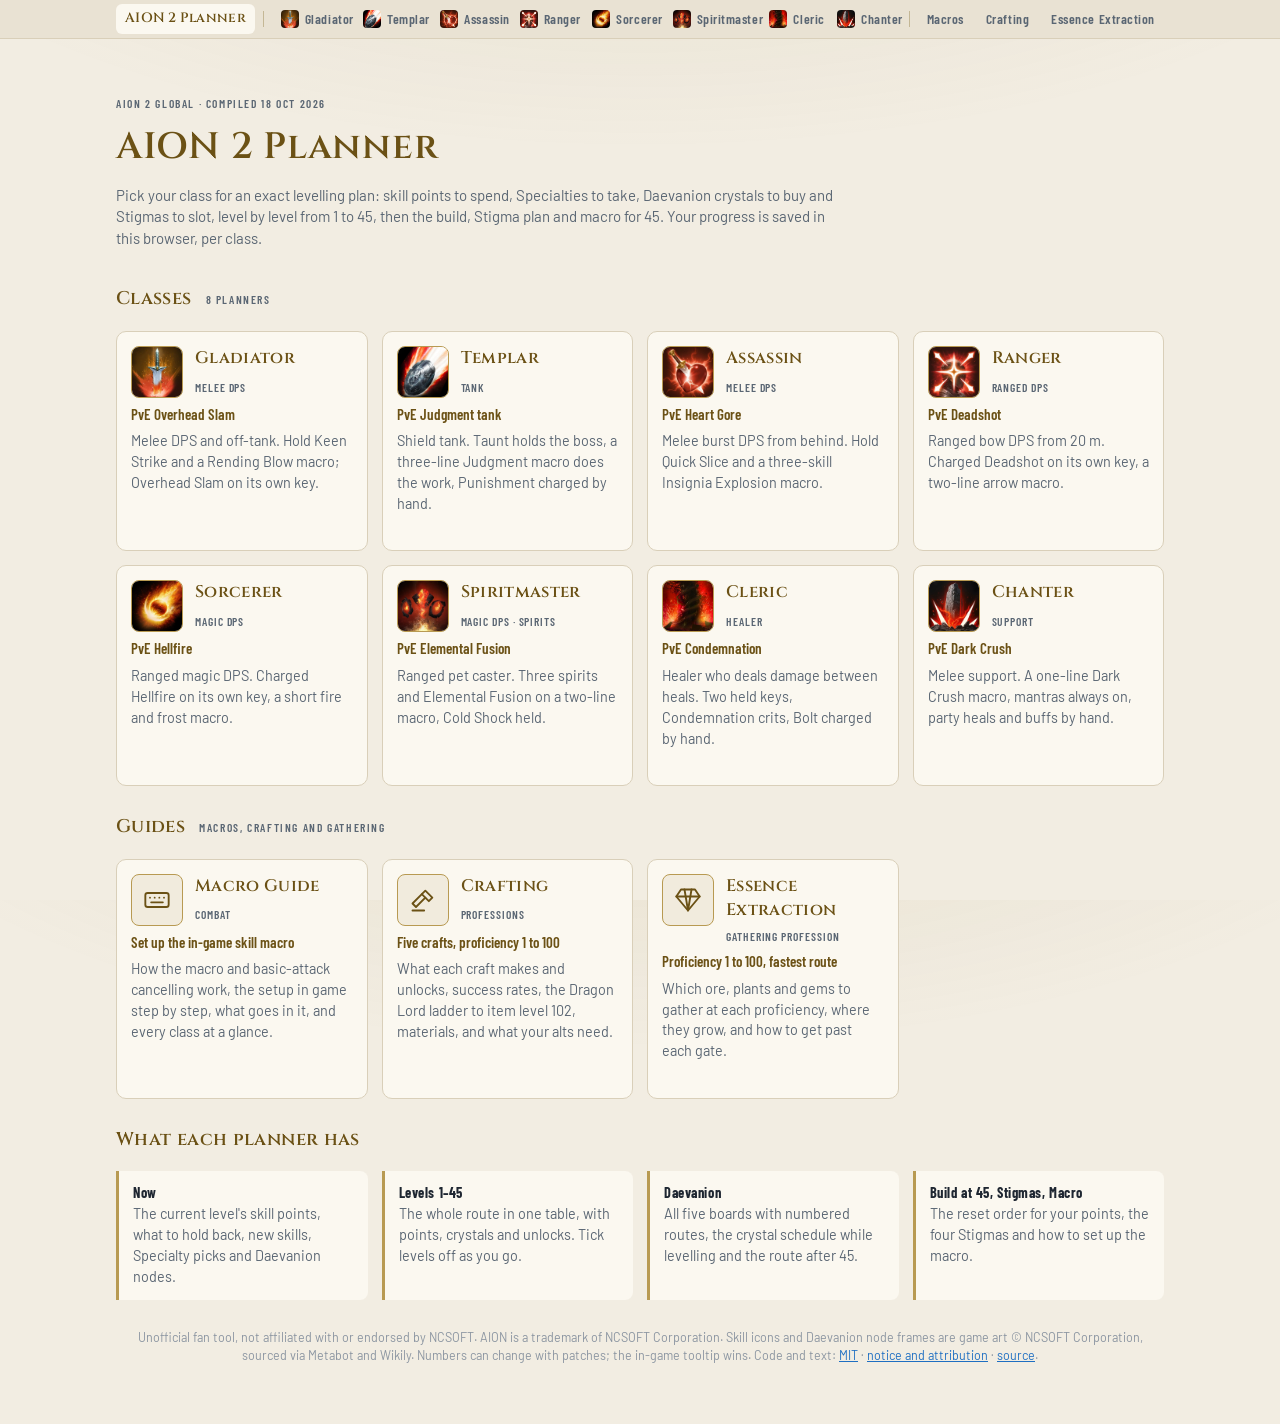
==== commit ba520d46: "Add a Crafting planner page crafting/ tracks proficiency 1-100 for each of the five crafts separatel" ====
--- a/index.html
+++ b/index.html
@@ -64,11 +64,14 @@
       <h2>Chanter</h2><span class="role">Support</span>
       <span class="build">PvE Dark Crush</span><p>Melee support. A one-line Dark Crush macro, mantras always on, party heals and buffs by hand.</p><span class="prog" data-store="chanter-planner"></span></a>
   </div>
-  <div class="sect"><h2>Guides</h2><span class="eyebrow">macros and gathering</span></div>
+  <div class="sect"><h2>Guides</h2><span class="eyebrow">macros, crafting and gathering</span></div>
   <div class="classes">
     <a class="cc" href="macros/index.html"><span class="gico" aria-hidden="true"><svg width="28" height="28" viewBox="0 0 24 24" fill="none" stroke="currentColor" stroke-width="1.6" stroke-linecap="round" stroke-linejoin="round"><rect x="2" y="6" width="20" height="12" rx="2"/><path d="M6 10h.01M10 10h.01M14 10h.01M18 10h.01M7 14h10"/></svg></span>
       <h2>Macro Guide</h2><span class="role">Combat</span>
       <span class="build">Set up the in-game skill macro</span><p>How the macro and basic-attack cancelling work, the setup in game step by step, what goes in it, and every class at a glance.</p></a>
+    <a class="cc" href="crafting/index.html"><span class="gico" aria-hidden="true"><svg width="28" height="28" viewBox="0 0 24 24" fill="none" stroke="currentColor" stroke-width="1.6" stroke-linecap="round" stroke-linejoin="round"><path d="M14 4l6 6-3 3-6-6z"/><path d="M11 7L3 15l3 3 8-8M3 21h10"/></svg></span>
+      <h2>Crafting</h2><span class="role">Professions</span>
+      <span class="build">Five crafts, proficiency 1 to 100</span><p>What each craft makes and unlocks, success rates, the Dragon Lord ladder to item level 102, materials, and what your alts need.</p><span class="prog" data-store="crafting-planner" data-kind="craft"></span></a>
     <a class="cc" href="essence-extraction/index.html"><span class="gico" aria-hidden="true"><svg width="28" height="28" viewBox="0 0 24 24" fill="none" stroke="currentColor" stroke-width="1.6" stroke-linecap="round" stroke-linejoin="round"><path d="M6 3h12l4 6-10 12L2 9z"/><path d="M2 9h20M9 3l3 18 3-18"/></svg></span>
       <h2>Essence Extraction</h2><span class="role">Gathering profession</span>
       <span class="build">Proficiency 1 to 100, fastest route</span><p>Which ore, plants and gems to gather at each proficiency, where they grow, and how to get past each gate.</p><span class="prog" data-store="essence-planner" data-kind="prof"></span></a>
@@ -88,7 +91,7 @@
 document.querySelectorAll('[data-store]').forEach(el => {
   try {
     const s = JSON.parse(localStorage.getItem(el.dataset.store) || 'null');
-    if (s && s.level) el.textContent = el.dataset.kind === 'prof' ? `You are at proficiency ${s.level} of 100` : `You are at level ${s.level} · ${Object.keys(s.done || {}).length} of 45 levels done`;
+    if (s && s.level) el.textContent = el.dataset.kind === 'craft' ? `${s.craft || 'Crafting'} ${s.level} of 100` : el.dataset.kind === 'prof' ? `You are at proficiency ${s.level} of 100` : `You are at level ${s.level} · ${Object.keys(s.done || {}).length} of 45 levels done`;
   } catch (e) {}
 });
 </script>
--- a/shared/planner.css
+++ b/shared/planner.css
@@ -247,6 +247,59 @@
 .fix{display:grid;gap:8px;margin:0;padding:0;list-style:none}
 .fix li{padding:8px 10px;border-left:3px solid var(--warn);background:var(--panel2);border-radius:0 8px 8px 0;font-size:.9rem}
 .fix li b{color:var(--warn)}
+/* skill level breakdown: points + Daevanion */
+.dv{color:var(--p2);font-weight:600}
+.lvgrid{display:grid;grid-template-columns:repeat(auto-fill,minmax(250px,1fr));gap:10px}
+.lvrow{display:grid;grid-template-columns:auto minmax(0,1fr) auto;gap:12px;align-items:center;padding:10px;border:1px solid var(--line);border-radius:10px;background:var(--panel2)}
+.lvrow .mid{display:grid;gap:4px;min-width:0}
+.lvrow .brk{font-size:.85rem;color:var(--muted)}
+.lvrow .brk b{color:var(--fg)}
+.lvrow .big{font-family:var(--font-display);font-weight:700;font-size:1.7rem;line-height:1;color:var(--gold2);min-width:1.6ch;text-align:center}
+.pips{display:inline-flex;gap:3px;flex-wrap:wrap}
+.pip{font-family:var(--font-cond);font-weight:700;font-size:.66rem;line-height:1;padding:2px 5px;border-radius:999px;border:1px solid var(--line2);color:var(--faint)}
+.pip.on{background:var(--gold);border-color:var(--gold);color:#1a1408}
+.seg{display:inline-flex;border:1px solid var(--line2);border-radius:999px;overflow:hidden}
+.seg button{border:0;background:transparent;padding:6px 14px;font-family:var(--font-cond);font-weight:600;letter-spacing:.04em;font-size:.85rem;color:var(--muted)}
+.seg button[aria-pressed="true"]{background:var(--gold);color:#1a1408}
+.gain{display:inline-flex;align-items:center;gap:5px;font-size:.8rem;padding:2px 9px;border-radius:999px;background:color-mix(in srgb, var(--p2) 16%, transparent);border:1px solid color-mix(in srgb, var(--p2) 50%, transparent);color:var(--fg);white-space:nowrap}
+.gain b{color:var(--gold2)}
+.lvt{display:grid;gap:4px;font-size:.85rem;margin-top:2px}
+.lvt .r{display:flex;flex-wrap:wrap;align-items:center;gap:4px 10px}
+.lvt .r .lab{flex:0 0 170px;color:var(--muted)}
+.lvt .r .tot{color:var(--gold2);min-width:3ch}
+@media (max-width:520px){ .lvt .r .lab{flex-basis:100%} }
+.legendnote{font-size:.85rem;color:var(--muted)}
+/* stones tab */
+.sico{width:34px;height:34px;border-radius:7px;object-fit:cover;flex:none;border:1px solid var(--line2);background:#000;vertical-align:middle}
+.sico.sm{width:24px;height:24px;border-radius:5px}
+.sico.lg{width:48px;height:48px;border-radius:9px}
+.gr{display:inline-block;font-family:var(--font-cond);font-weight:700;font-size:.68rem;letter-spacing:.06em;text-transform:uppercase;padding:1px 7px;border-radius:999px;border:1px solid var(--gr);color:color-mix(in srgb, var(--gr) 65%, var(--fg))}
+.stonecards{display:grid;grid-template-columns:repeat(auto-fit,minmax(300px,1fr));gap:12px}
+.stonecard{display:grid;gap:10px;align-content:start;padding:12px;border:1px solid var(--line2);border-radius:10px;background:var(--panel2);min-width:0}
+.sc-head{display:flex;gap:12px;align-items:center}
+.sc-head>div{display:grid;gap:2px;min-width:0}
+.sc-head small{color:var(--muted);font-size:.82rem}
+.sc-grades{display:grid;gap:6px}
+.sc-g{display:grid;gap:1px;padding:6px 10px;border-left:3px solid var(--gr);background:var(--panel);border-radius:0 8px 8px 0}
+.sc-g b{color:color-mix(in srgb, var(--gr) 65%, var(--fg))}
+.sc-g small{color:var(--muted);font-size:.8rem}
+.pickblock{display:grid;gap:10px}
+.bars{display:grid;gap:8px;margin:0;padding:0;list-style:none}
+.bars li{display:grid;grid-template-columns:minmax(190px,1.4fr) minmax(120px,1fr) minmax(80px,1fr) 3.2em;gap:8px 12px;align-items:center;font-size:.9rem}
+.bars .bn{display:flex;align-items:center;gap:8px;flex-wrap:wrap;min-width:0}
+.bars .be{color:var(--muted);font-size:.82rem}
+.bars .bt{height:8px;border-radius:99px;background:var(--panel2);border:1px solid var(--line);overflow:hidden}
+.bars .bt i{display:block;height:100%;background:var(--gold)}
+@media (max-width:640px){ .bars li{grid-template-columns:1fr auto} .bars .be{grid-column:1/-1;order:3} .bars .bt{grid-column:1/-1;order:4} }
+.calc{display:flex;flex-wrap:wrap;gap:12px}
+.calc label{display:grid;gap:4px;font-family:var(--font-cond);font-weight:600;letter-spacing:.05em;text-transform:uppercase;font-size:.72rem;color:var(--muted)}
+.calc select{min-width:180px;max-width:100%;padding:8px 10px;border-radius:8px;border:1px solid var(--line2);background:var(--panel2);color:var(--fg);font:inherit;text-transform:none;letter-spacing:0;font-size:.95rem}
+.calcout{display:grid;grid-template-columns:repeat(auto-fit,minmax(170px,1fr));gap:10px}
+.cbox{display:grid;gap:2px;padding:10px 12px;border:1px solid var(--line);border-radius:10px;background:var(--panel2);min-width:0}
+.cbox b{font-family:var(--font-display);font-size:1.35rem;color:var(--gold2)}
+.cbox small{color:var(--muted);font-size:.8rem}
+table.theo tr.rec td{background:color-mix(in srgb, var(--gold) 8%, transparent)}
+table.theo td .gain{margin-left:6px}
 .foot{color:var(--faint);font-size:.78rem;text-align:center;padding-top:10px}
 
 /* ---------- site menu ---------- */
@@ -262,3 +315,27 @@
 .ico.ph{display:inline-grid;place-items:center;font-family:var(--font-cond);font-weight:700;font-size:.7rem;color:var(--gold2);background:var(--panel2)}
 .nd .ph{position:absolute;left:22%;top:22%;width:56%;height:56%;border-radius:50%;display:grid;place-items:center;background:#000;color:var(--gold2);font-family:var(--font-cond);font-weight:700;font-size:.8em}
 @media (max-width:520px){ .lvl{flex-wrap:wrap;min-width:0} .lvl .save{flex-basis:100%;text-align:right;margin-top:-6px} }
+
+/* ---------- arcana cards ---------- */
+.acards{display:grid;grid-template-columns:repeat(auto-fill,minmax(250px,1fr));gap:14px}
+.acard{--set:var(--gold);display:grid;gap:10px;align-content:start;padding:14px;border-radius:14px;border:1px solid color-mix(in srgb, var(--set) 55%, var(--line));background:linear-gradient(180deg, color-mix(in srgb, var(--set) 14%, var(--panel2)), var(--panel) 45%);box-shadow:inset 0 0 0 3px color-mix(in srgb, var(--set) 10%, transparent);min-width:0}
+.acard.set-vigor{--set:var(--fire)}
+.acard.set-magic{--set:var(--water)}
+.acard .atop{display:flex;align-items:center;gap:12px}
+.acard .aico{width:48px;height:48px;border-radius:50%;display:grid;place-items:center;flex:none;color:var(--set);background:var(--panel);border:1px solid color-mix(in srgb, var(--set) 60%, var(--line))}
+.acard h3{font-size:1.05rem;color:var(--gold2)}
+.acard .atop small{display:block;color:var(--muted);font-family:var(--font-cond);font-weight:600;letter-spacing:.04em}
+.acard .astat{display:grid;gap:2px;padding:8px 10px;border-radius:8px;background:var(--panel2);border:1px solid var(--line)}
+.acard .astat b{font-family:var(--font-cond);letter-spacing:.06em;text-transform:uppercase;font-size:.8rem;color:var(--set)}
+.acard .astat span{font-size:.85rem}
+.alines{display:grid;gap:6px;margin:0;padding:0;list-style:none}
+.alines li{display:flex;flex-wrap:wrap;align-items:center;gap:4px 8px;font-size:.9rem;min-width:0}
+.alines li .sz{font-family:var(--font-cond);color:var(--gold2)}
+.alines li .or{font-size:.75rem;color:var(--faint);text-transform:uppercase;letter-spacing:.06em}
+.alines li small{flex-basis:100%;color:var(--muted);font-size:.78rem;padding-left:32px;margin-top:-2px}
+.alines li.rest{color:var(--muted);font-style:italic;font-size:.85rem}
+.acard .apool{font-size:.78rem;color:var(--faint)}
+.acard .aalt{font-size:.82rem;color:var(--muted);border-top:1px dashed var(--line2);padding-top:8px}
+.acard .aalt b{display:block;font-family:var(--font-cond);letter-spacing:.06em;text-transform:uppercase;font-size:.7rem;color:var(--warn)}
+.chip.on{border-color:var(--ok);color:var(--ok)}
+.chip.off{opacity:.55}
